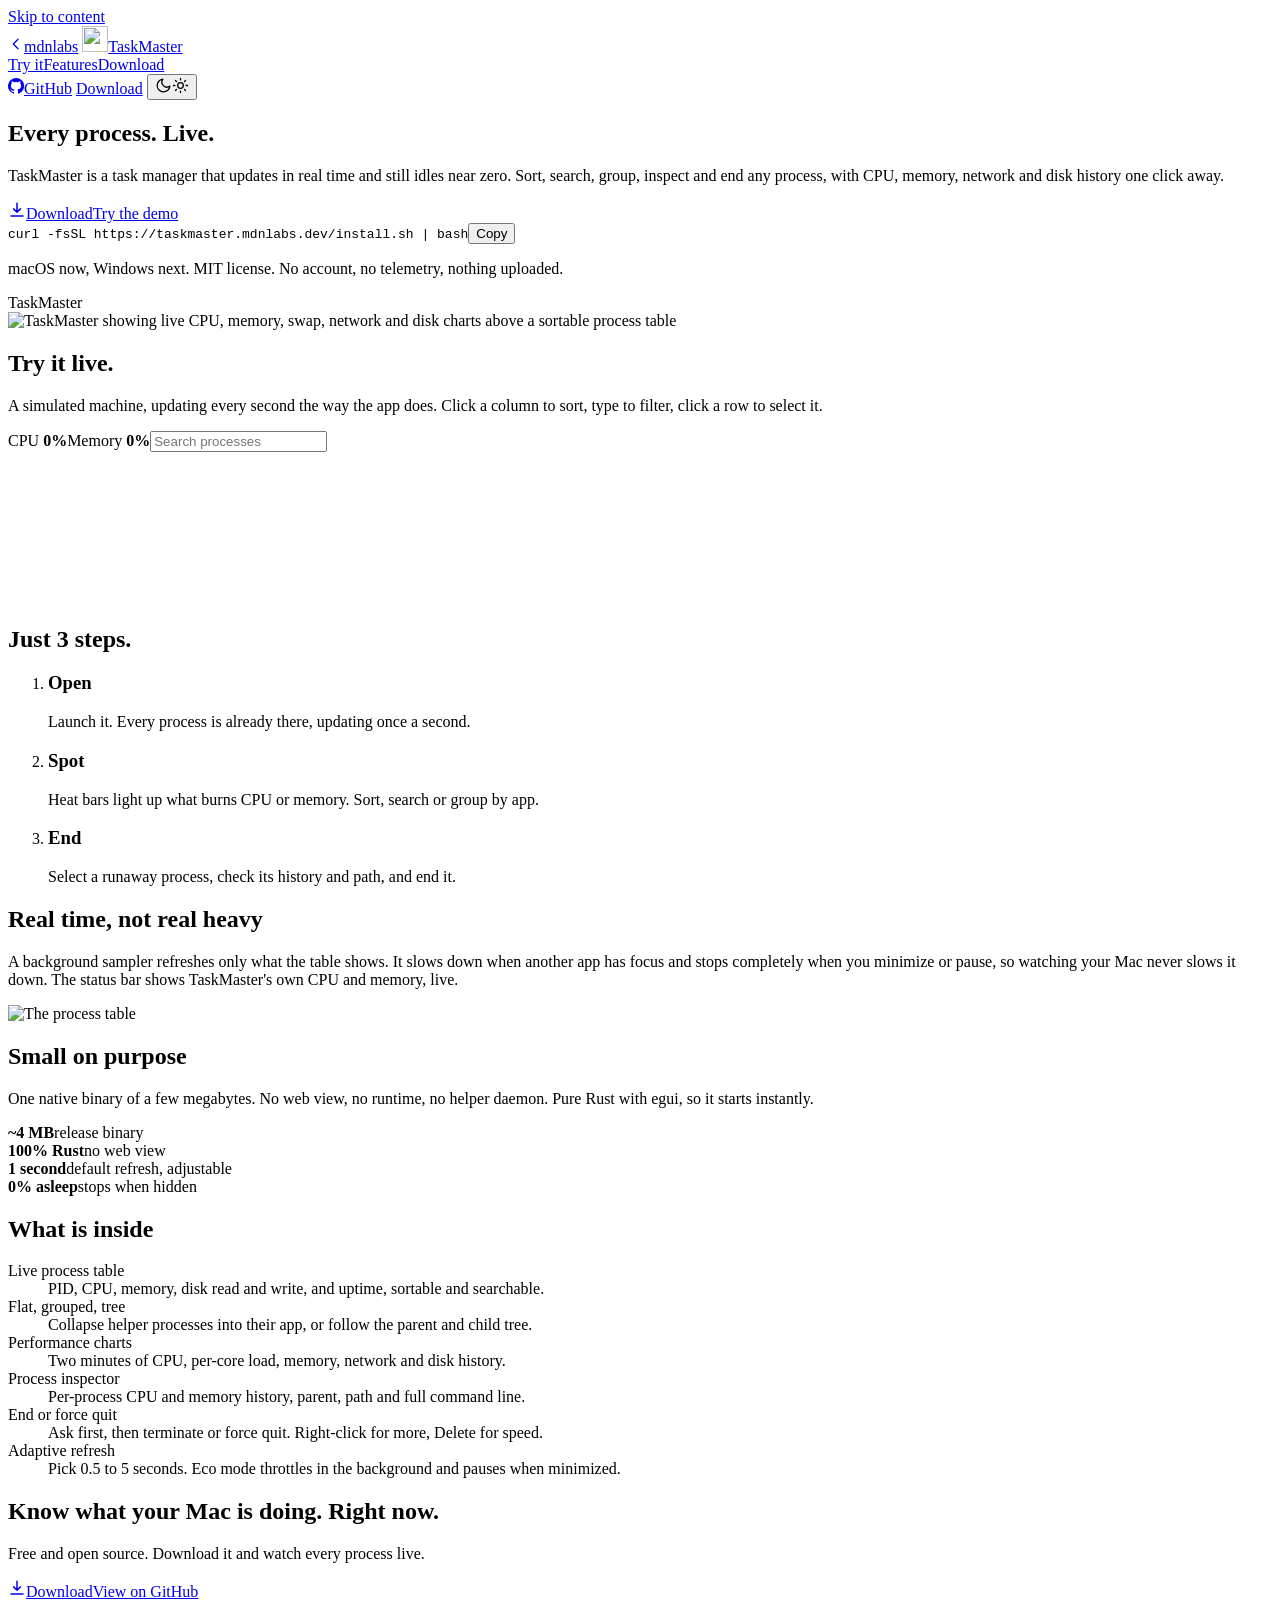
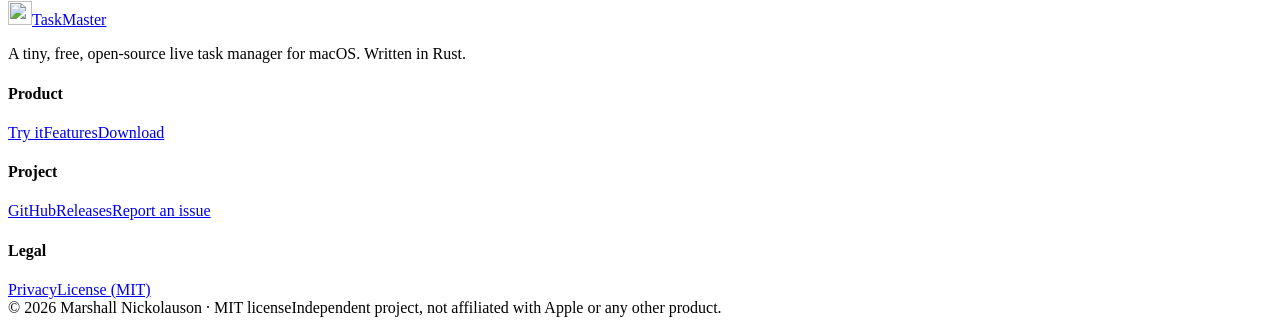
==== website/index.html @ 866856c6 "TaskMaster: live task manager in Rust and egui, website and README" ====
<!doctype html>
<html lang="en" data-theme="dark">
<head>
<meta charset="utf-8"><meta name="viewport" content="width=device-width, initial-scale=1">
<title>TaskMaster | Every process. Live.</title>
<meta name="description" content="TaskMaster is a tiny, fast, live task manager for macOS: every process, CPU, memory, network and disk in real time, in about 4 MB of Rust and egui.">
<meta property="og:title" content="TaskMaster | Every process. Live."><meta property="og:description" content="TaskMaster is a tiny, fast, live task manager for macOS: every process, CPU, memory, network and disk in real time, in about 4 MB of Rust and egui."><meta property="og:image" content="https://taskmaster.mdnlabs.dev/img/app.jpg">
<meta name="theme-color" content="#090c12">
<link rel="icon" href="/favicon.png">
<link rel="stylesheet" href="/style.css">
<script src="/theme.js"></script>
</head>
<body>
<a class="skip" href="#main">Skip to content</a>
<header class="nav"><div class="nav-in">
  <a class="back mono" href="https://mdnlabs.dev" aria-label="Back to mdnlabs.dev"><svg width="16" height="16" viewBox="0 0 24 24" fill="none" stroke="currentColor" stroke-width="2" stroke-linecap="round" stroke-linejoin="round" aria-hidden="true"><path d="M15 5l-7 7 7 7"/></svg>mdnlabs</a>
  <a class="brand" href="/"><img src="/img/icon.png" alt="" width="26" height="26"><span>TaskMaster</span></a>
  <nav class="nav-links mono" aria-label="Main"><a href="/#try">Try it</a><a href="/#features">Features</a><a href="/download">Download</a></nav>
  <span class="nav-sp"></span>
  <a class="gh-btn hide-t" href="https://github.com/MarshallNickolauson/TaskMaster" target="_blank" rel="noopener noreferrer"><svg width="16" height="16" viewBox="0 0 16 16" fill="currentColor" aria-hidden="true"><path d="M8 0a8 8 0 0 0-2.53 15.59c.4.07.55-.17.55-.38v-1.33c-2.23.48-2.7-1.07-2.7-1.07-.36-.93-.89-1.17-.89-1.17-.73-.5.05-.49.05-.49.8.06 1.23.83 1.23.83.72 1.22 1.88.87 2.34.66.07-.52.28-.87.5-1.07-1.78-.2-3.65-.89-3.65-3.96 0-.87.31-1.59.83-2.15-.08-.2-.36-1.02.08-2.12 0 0 .67-.21 2.2.82a7.6 7.6 0 0 1 4 0c1.53-1.04 2.2-.82 2.2-.82.44 1.1.16 1.92.08 2.12.52.56.83 1.28.83 2.15 0 3.08-1.87 3.76-3.66 3.96.29.25.54.74.54 1.48v2.2c0 .21.15.46.55.38A8 8 0 0 0 8 0Z"/></svg>GitHub<span class="stars" data-stars hidden><svg width="13" height="13" viewBox="0 0 24 24" fill="currentColor" aria-hidden="true"><path d="M12 2l3.1 6.6 7.2.9-5.3 5 1.4 7.1L12 18.1 5.6 21.6 7 14.5 1.7 9.5l7.2-.9z"/></svg><span></span></span></a>
  <a class="btn btn-nav" href="/download">Download</a>
  <button class="theme-btn" type="button" aria-label="Toggle light and dark mode"><svg class="i-moon" width="17" height="17" viewBox="0 0 24 24" fill="none" stroke="currentColor" stroke-width="1.8" stroke-linecap="round" stroke-linejoin="round"><path d="M21 12.8A9 9 0 1 1 11.2 3a7 7 0 0 0 9.8 9.8Z"/></svg><svg class="i-sun" width="17" height="17" viewBox="0 0 24 24" fill="none" stroke="currentColor" stroke-width="1.8" stroke-linecap="round" stroke-linejoin="round"><circle cx="12" cy="12" r="4"/><path d="M12 2v2M12 20v2M4.9 4.9l1.4 1.4M17.7 17.7l1.4 1.4M2 12h2M20 12h2M4.9 19.1l1.4-1.4M17.7 6.3l1.4-1.4"/></svg></button>
</div></header>
<main id="main">

<section class="hero"><div class="hero-bg" aria-hidden="true"><i></i><i></i><i></i></div><div class="wrap">
  <h1>Every process. Live.</h1>
  <p class="sub">TaskMaster is a task manager that updates in real time and still idles near zero. Sort, search, group, inspect and end any process, with CPU, memory, network and disk history one click away.</p>
  <div class="cta"><a class="btn" href="/download"><svg width="18" height="18" viewBox="0 0 24 24" fill="none" stroke="currentColor" stroke-width="2" stroke-linecap="round" stroke-linejoin="round" aria-hidden="true"><path d="M12 3v12m0 0-4.500-4.500M12 15l4.500-4.500M4 20h16"/></svg><span>Download</span></a><a class="btn btn-quiet" href="#try">Try the demo</a></div>
  <div class="install"><code class="mono">curl -fsSL https://taskmaster.mdnlabs.dev/install.sh | bash</code><button type="button" class="copy" data-copy="curl -fsSL https://taskmaster.mdnlabs.dev/install.sh | bash">Copy</button></div>
  <p class="trust">macOS now, Windows next. MIT license. No account, no telemetry, nothing uploaded.</p>
  <div class="frame"><div class="bar"><i></i><i></i><i></i><span class="mono">TaskMaster</span></div><img src="/img/app.jpg" width="2480" height="1560" alt="TaskMaster showing live CPU, memory, swap, network and disk charts above a sortable process table"></div>
</div></section>

<section class="sec" id="try"><div class="wrap">
  <h2>Try it live.</h2>
  <p class="lede">A simulated machine, updating every second the way the app does. Click a column to sort, type to filter, click a row to select it.</p>
  <div class="demo">
    <div class="demo-bar mono"><span>CPU <b id="dcpu">0%</b></span><span>Memory <b id="dmem">0%</b></span><span style="flex:1"></span><input id="dq" class="dq" placeholder="Search processes" aria-label="Search processes"></div>
    <canvas id="map" aria-label="Live CPU chart"></canvas>
    <div class="ptable mono" id="ptable"></div>
  </div>
</div></section>

<section class="sec" id="how"><div class="wrap">
  <h2>Just 3 steps.</h2>
  <ol class="flow">
    <li class="step"><h3>Open</h3><p>Launch it. Every process is already there, updating once a second.</p></li>
    <li class="step"><h3>Spot</h3><p>Heat bars light up what burns CPU or memory. Sort, search or group by app.</p></li>
    <li class="step"><h3>End</h3><p>Select a runaway process, check its history and path, and end it.</p></li>
  </ol>
</div></section>

<section id="features"><div class="wrap rows">
  <div class="row"><div class="row-text"><h2>Real time, not real heavy</h2><p>A background sampler refreshes only what the table shows. It slows down when another app has focus and stops completely when you minimize or pause, so watching your Mac never slows it down. The status bar shows TaskMaster's own CPU and memory, live.</p></div>
    <div class="frame" style="margin:0"><img src="/img/app.jpg" width="2480" height="1560" alt="The process table" loading="lazy"></div></div>
  <div class="row flip"><div class="row-text"><h2>Small on purpose</h2><p>One native binary of a few megabytes. No web view, no runtime, no helper daemon. Pure Rust with egui, so it starts instantly.</p></div>
    <div class="chips"><div class="chip"><i style="background:#22d3ee"></i><b>~4 MB</b><span>release binary</span></div><div class="chip"><i style="background:#2dd4a0"></i><b>100% Rust</b><span>no web view</span></div><div class="chip"><i style="background:#fbbf24"></i><b>1 second</b><span>default refresh, adjustable</span></div><div class="chip"><i style="background:#f43f5e"></i><b>0% asleep</b><span>stops when hidden</span></div></div></div>
</div></section>

<section class="sec"><div class="wrap">
  <h2>What is inside</h2>
  <dl class="deflist">
    <div><dt>Live process table</dt><dd>PID, CPU, memory, disk read and write, and uptime, sortable and searchable.</dd></div>
    <div><dt>Flat, grouped, tree</dt><dd>Collapse helper processes into their app, or follow the parent and child tree.</dd></div>
    <div><dt>Performance charts</dt><dd>Two minutes of CPU, per-core load, memory, network and disk history.</dd></div>
    <div><dt>Process inspector</dt><dd>Per-process CPU and memory history, parent, path and full command line.</dd></div>
    <div><dt>End or force quit</dt><dd>Ask first, then terminate or force quit. Right-click for more, Delete for speed.</dd></div>
    <div><dt>Adaptive refresh</dt><dd>Pick 0.5 to 5 seconds. Eco mode throttles in the background and pauses when minimized.</dd></div>
  </dl>
</div></section>

<section class="closer"><div class="wrap"><h2>Know what your Mac is doing. Right now.</h2><p>Free and open source. Download it and watch every process live.</p>
<div class="cta"><a class="btn" href="/download"><svg width="18" height="18" viewBox="0 0 24 24" fill="none" stroke="currentColor" stroke-width="2" stroke-linecap="round" stroke-linejoin="round" aria-hidden="true"><path d="M12 3v12m0 0-4.500-4.500M12 15l4.500-4.500M4 20h16"/></svg><span>Download</span></a><a class="btn btn-quiet" href="https://github.com/MarshallNickolauson/TaskMaster" target="_blank" rel="noopener noreferrer">View on GitHub<span class="stars" data-stars hidden><svg width="13" height="13" viewBox="0 0 24 24" fill="currentColor" aria-hidden="true"><path d="M12 2l3.1 6.6 7.2.9-5.3 5 1.4 7.1L12 18.1 5.6 21.6 7 14.5 1.7 9.5l7.2-.9z"/></svg><span></span></span></a></div></div></section>

</main>
<footer class="footer">
  <div class="foot-top">
    <div class="foot-brand"><a class="brand" href="/"><img src="/img/icon.png" alt="" width="24" height="24"><span>TaskMaster</span></a>
    <p>A tiny, free, open-source live task manager for macOS. Written in Rust.</p></div>
    <nav class="foot-cols mono" aria-label="Footer">
      <div><h4>Product</h4><a href="/#try">Try it</a><a href="/#features">Features</a><a href="/download">Download</a></div>
      <div><h4>Project</h4><a href="https://github.com/MarshallNickolauson/TaskMaster" target="_blank" rel="noopener noreferrer">GitHub</a><a href="https://github.com/MarshallNickolauson/TaskMaster/releases" target="_blank" rel="noopener noreferrer">Releases</a><a href="https://github.com/MarshallNickolauson/TaskMaster/issues" target="_blank" rel="noopener noreferrer">Report an issue</a></div>
      <div><h4>Legal</h4><a href="/privacy">Privacy</a><a href="https://github.com/MarshallNickolauson/TaskMaster/blob/main/LICENSE" target="_blank" rel="noopener noreferrer">License (MIT)</a></div>
    </nav>
  </div>
  <div class="foot-base mono"><span>© 2026 Marshall Nickolauson · MIT license</span><span>Independent project, not affiliated with Apple or any other product.</span></div>
</footer>
<div class="tip" id="tip"></div>
<script src="/main.js" defer></script>

</body></html>
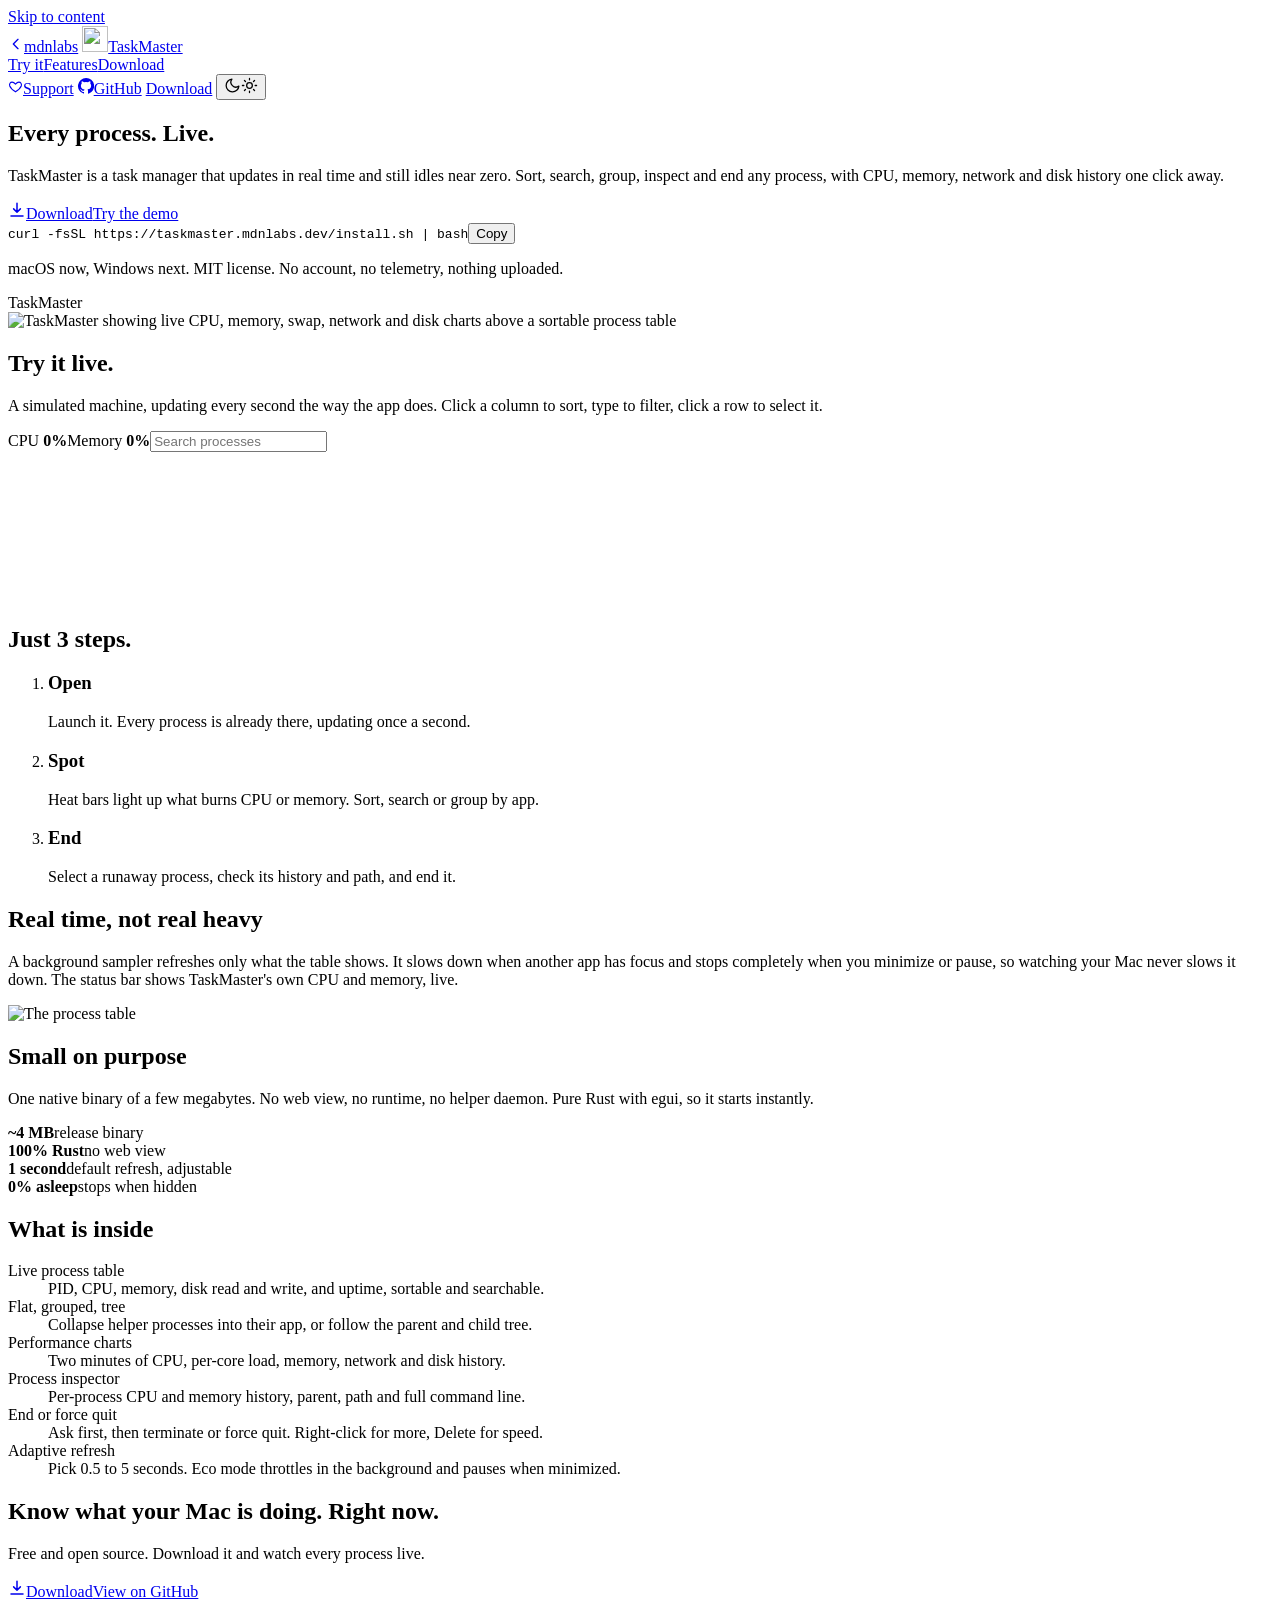
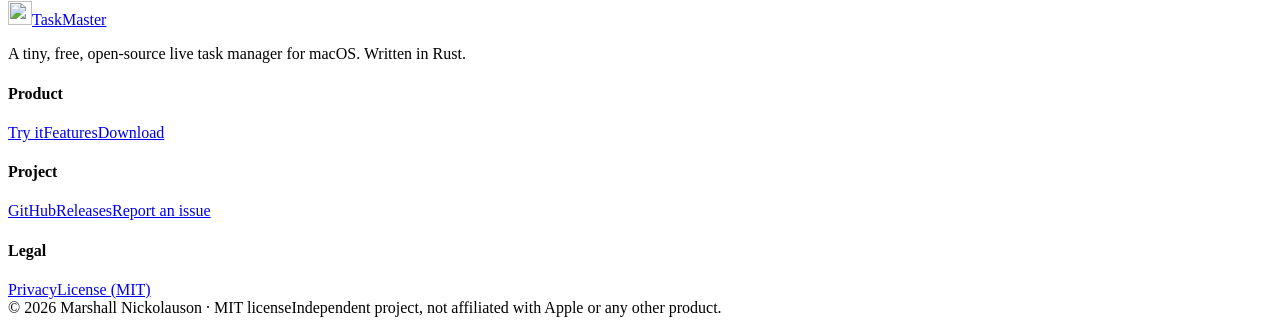
==== commit c589c1e4: "Add Support button to navbar" ====
--- a/website/index.html
+++ b/website/index.html
@@ -17,6 +17,7 @@
   <a class="brand" href="/"><img src="/img/icon.png" alt="" width="26" height="26"><span>TaskMaster</span></a>
   <nav class="nav-links mono" aria-label="Main"><a href="/#try">Try it</a><a href="/#features">Features</a><a href="/download">Download</a></nav>
   <span class="nav-sp"></span>
+  <a class="support-btn mono hide-t" href="https://x.com/mdnlabs" target="_blank" rel="noopener noreferrer"><svg width="15" height="15" viewBox="0 0 24 24" fill="none" stroke="currentColor" stroke-width="1.8" stroke-linecap="round" stroke-linejoin="round" aria-hidden="true"><path d="M12 20.5s-7.5-4.6-9.2-9.3C1.7 7.8 3.7 5 6.6 5c1.9 0 3.5 1 5.4 3.1C13.900 6 15.500 5 17.400 5c2.900 0 4.900 2.800 3.800 6.200-1.700 4.700-9.200 9.300-9.200 9.300Z"/></svg><span>Support</span></a>
   <a class="gh-btn hide-t" href="https://github.com/MarshallNickolauson/TaskMaster" target="_blank" rel="noopener noreferrer"><svg width="16" height="16" viewBox="0 0 16 16" fill="currentColor" aria-hidden="true"><path d="M8 0a8 8 0 0 0-2.53 15.59c.4.07.55-.17.55-.38v-1.33c-2.23.48-2.7-1.07-2.7-1.07-.36-.93-.89-1.17-.89-1.17-.73-.5.05-.49.05-.49.8.06 1.23.83 1.23.83.72 1.22 1.88.87 2.34.66.07-.52.28-.87.5-1.07-1.78-.2-3.65-.89-3.65-3.96 0-.87.31-1.59.83-2.15-.08-.2-.36-1.02.08-2.12 0 0 .67-.21 2.2.82a7.6 7.6 0 0 1 4 0c1.53-1.04 2.2-.82 2.2-.82.44 1.1.16 1.92.08 2.12.52.56.83 1.28.83 2.15 0 3.08-1.87 3.76-3.66 3.96.29.25.54.74.54 1.48v2.2c0 .21.15.46.55.38A8 8 0 0 0 8 0Z"/></svg>GitHub<span class="stars" data-stars hidden><svg width="13" height="13" viewBox="0 0 24 24" fill="currentColor" aria-hidden="true"><path d="M12 2l3.1 6.6 7.2.9-5.3 5 1.4 7.1L12 18.1 5.6 21.6 7 14.5 1.7 9.5l7.2-.9z"/></svg><span></span></span></a>
   <a class="btn btn-nav" href="/download">Download</a>
   <button class="theme-btn" type="button" aria-label="Toggle light and dark mode"><svg class="i-moon" width="17" height="17" viewBox="0 0 24 24" fill="none" stroke="currentColor" stroke-width="1.8" stroke-linecap="round" stroke-linejoin="round"><path d="M21 12.8A9 9 0 1 1 11.2 3a7 7 0 0 0 9.8 9.8Z"/></svg><svg class="i-sun" width="17" height="17" viewBox="0 0 24 24" fill="none" stroke="currentColor" stroke-width="1.8" stroke-linecap="round" stroke-linejoin="round"><circle cx="12" cy="12" r="4"/><path d="M12 2v2M12 20v2M4.9 4.9l1.4 1.4M17.7 17.7l1.4 1.4M2 12h2M20 12h2M4.9 19.1l1.4-1.4M17.7 6.3l1.4-1.4"/></svg></button>
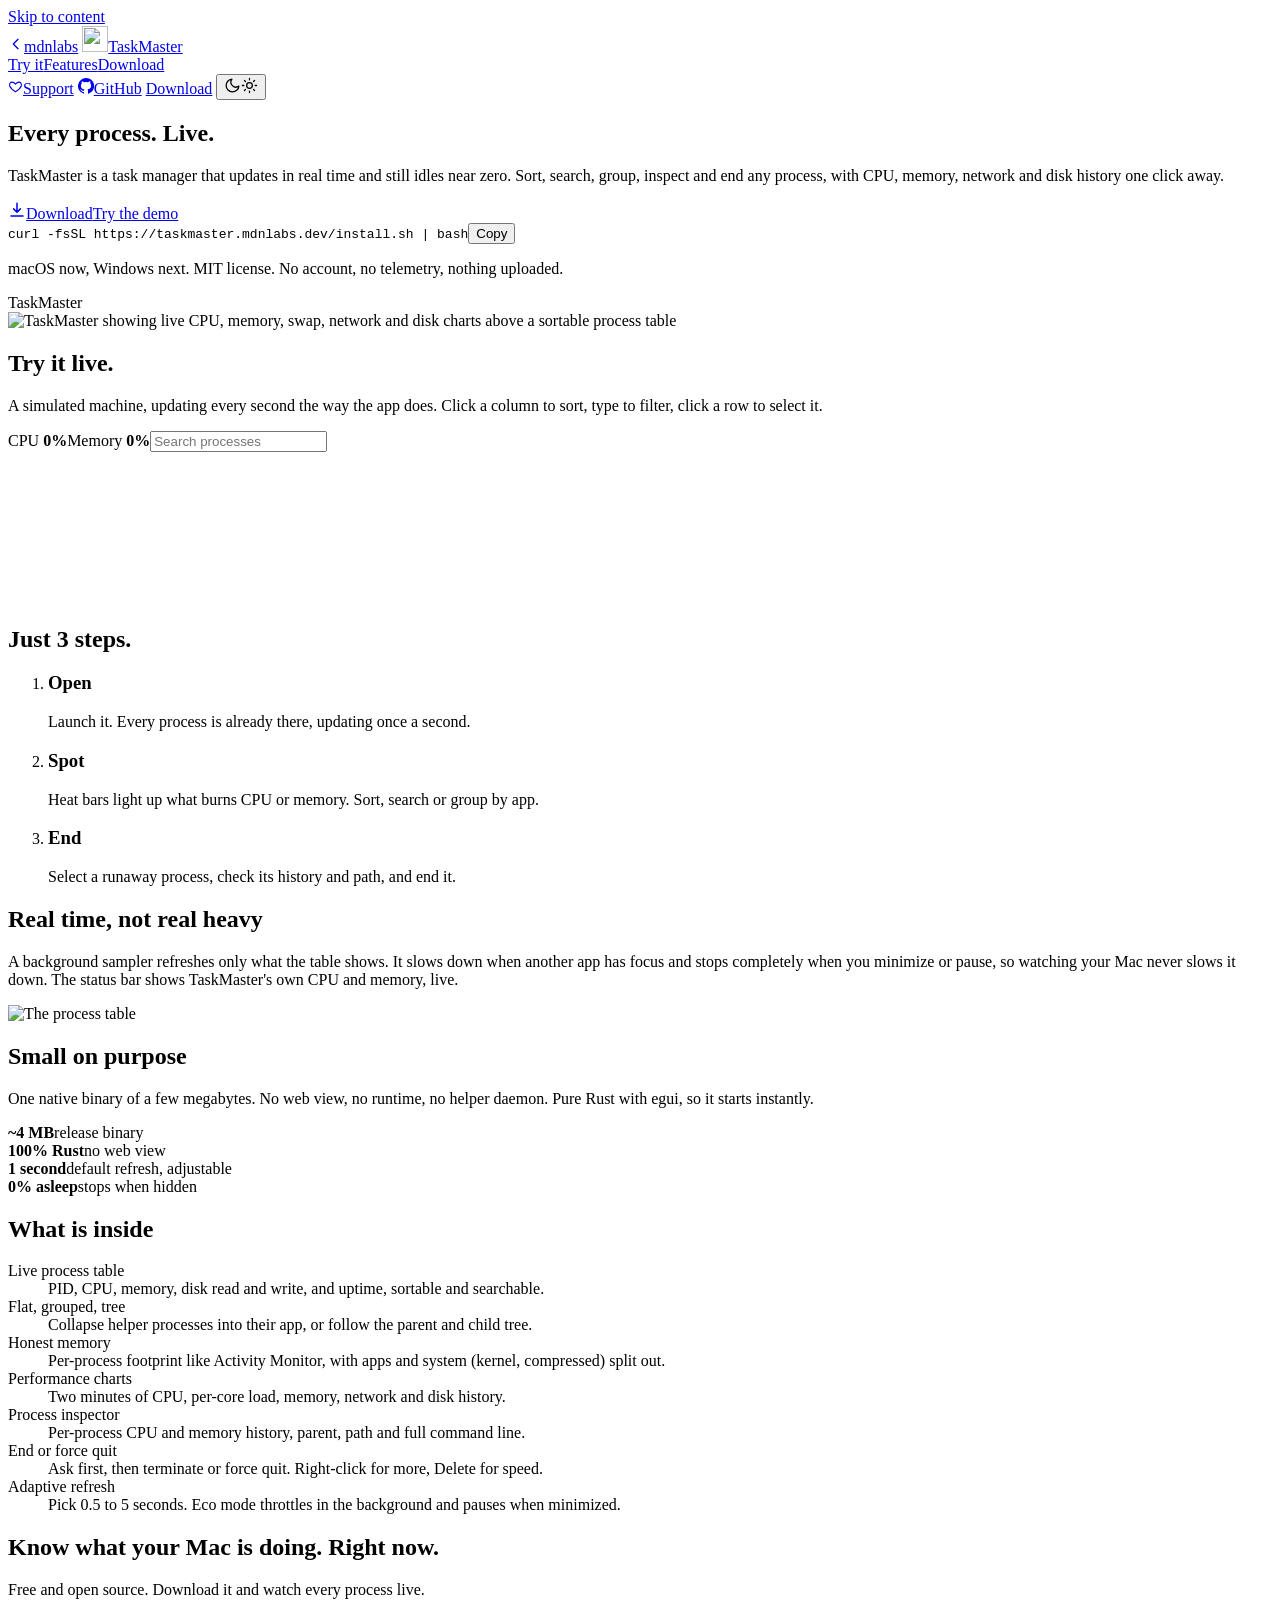
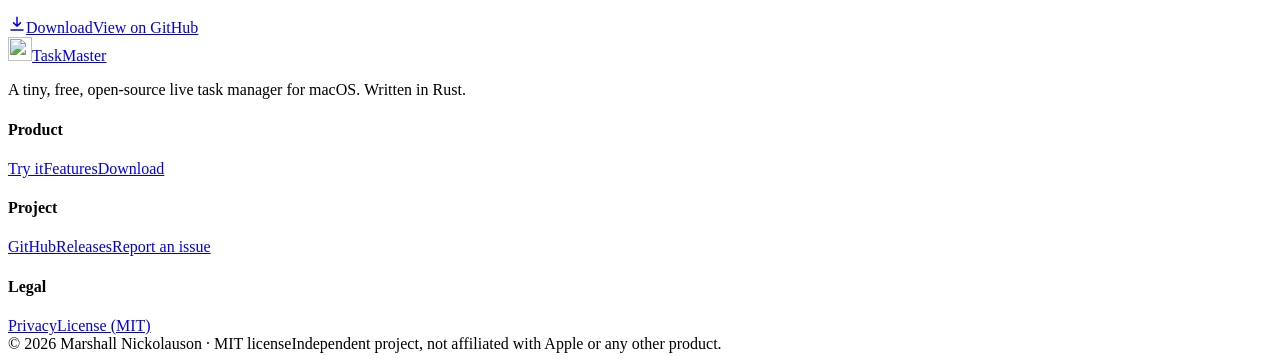
==== commit 9713ee87: "Release 0.1.2: footprint memory, apps/system split, Intel build on macos-14" ====
--- a/website/index.html
+++ b/website/index.html
@@ -64,6 +64,7 @@
   <dl class="deflist">
     <div><dt>Live process table</dt><dd>PID, CPU, memory, disk read and write, and uptime, sortable and searchable.</dd></div>
     <div><dt>Flat, grouped, tree</dt><dd>Collapse helper processes into their app, or follow the parent and child tree.</dd></div>
+    <div><dt>Honest memory</dt><dd>Per-process footprint like Activity Monitor, with apps and system (kernel, compressed) split out.</dd></div>
     <div><dt>Performance charts</dt><dd>Two minutes of CPU, per-core load, memory, network and disk history.</dd></div>
     <div><dt>Process inspector</dt><dd>Per-process CPU and memory history, parent, path and full command line.</dd></div>
     <div><dt>End or force quit</dt><dd>Ask first, then terminate or force quit. Right-click for more, Delete for speed.</dd></div>
